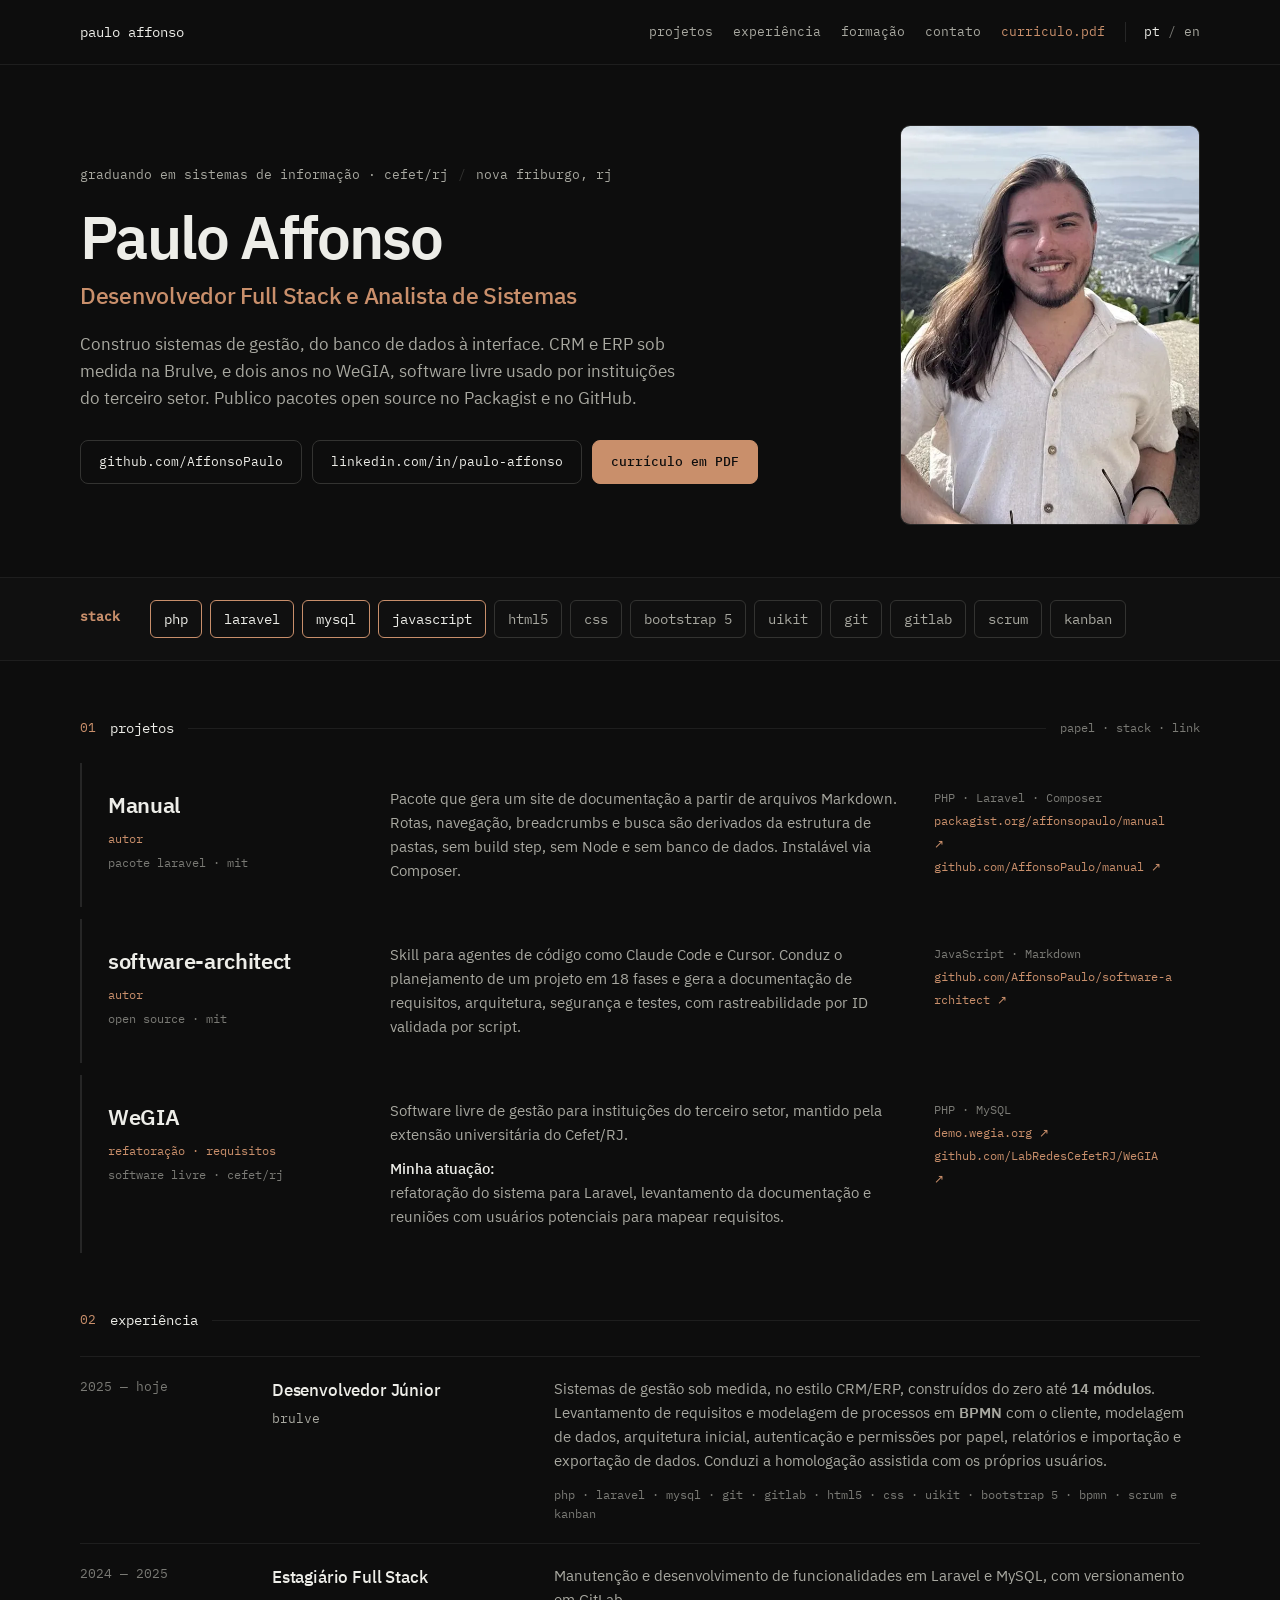
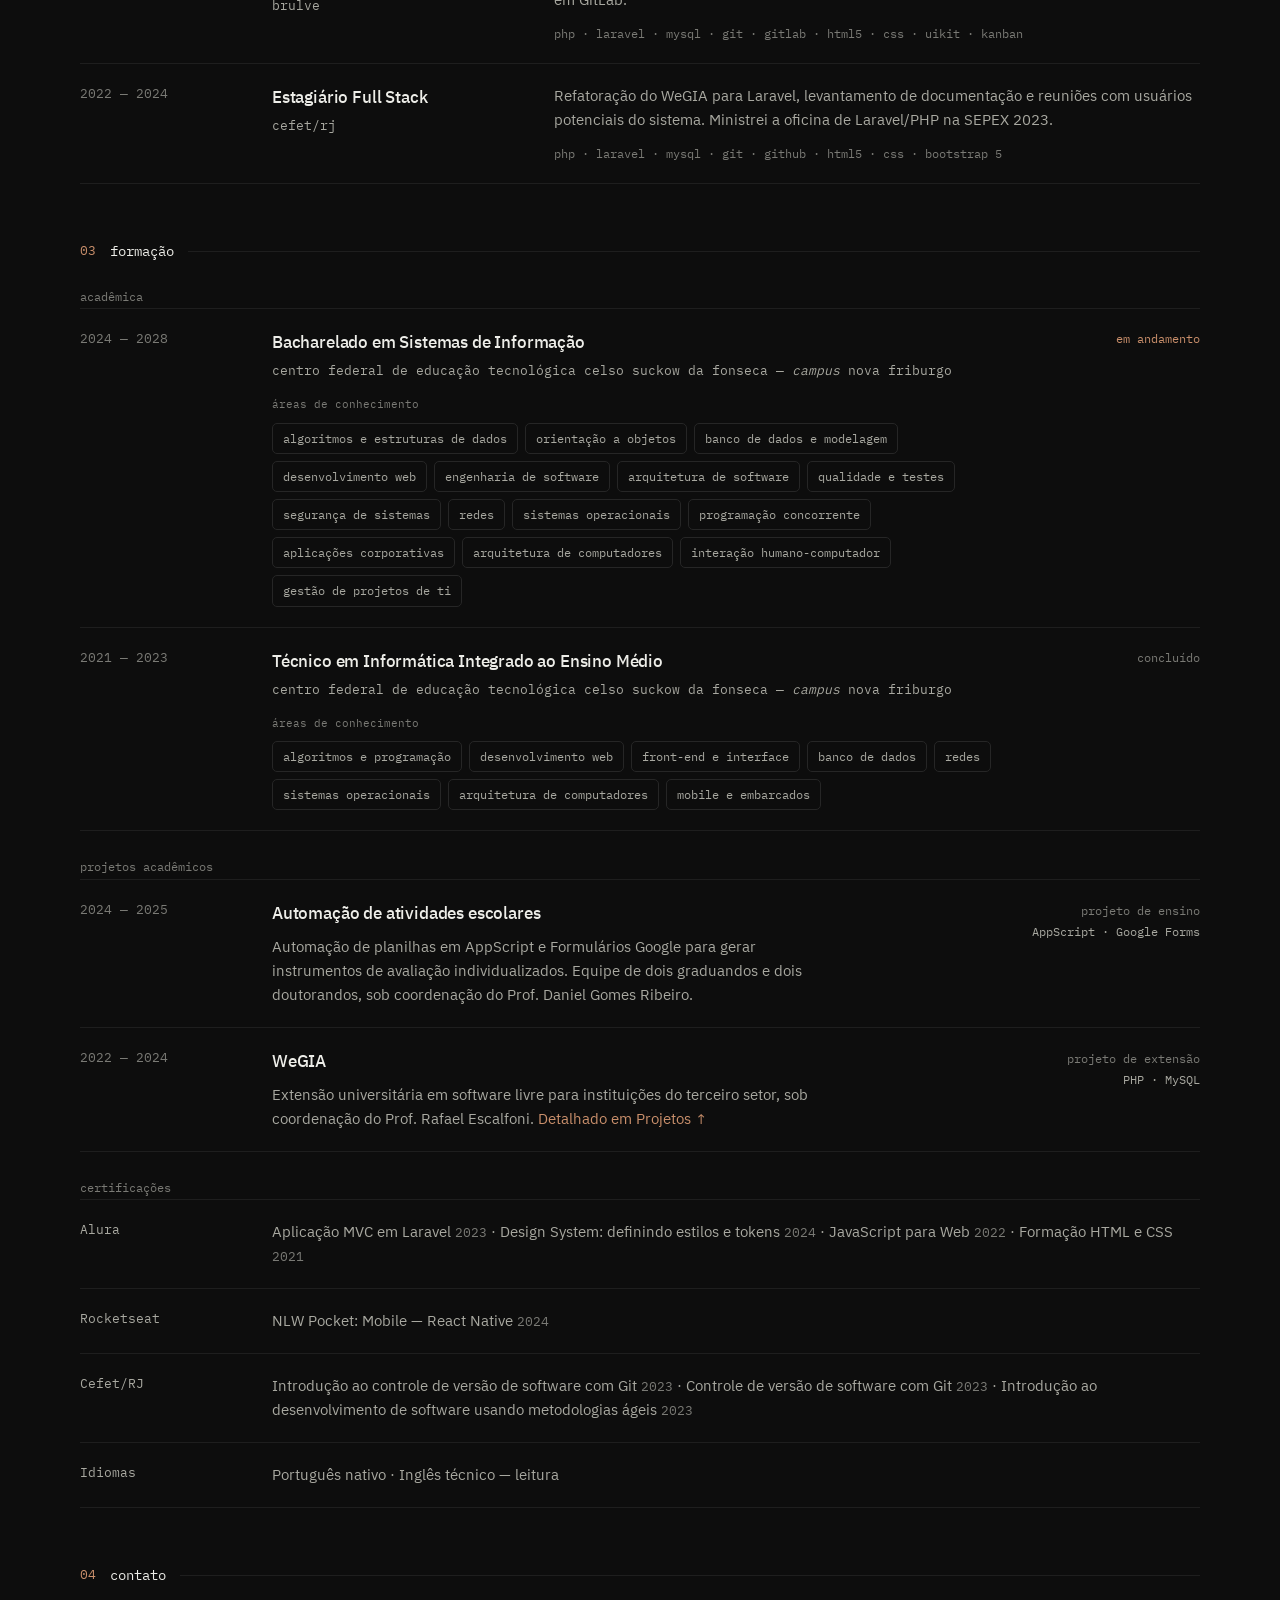
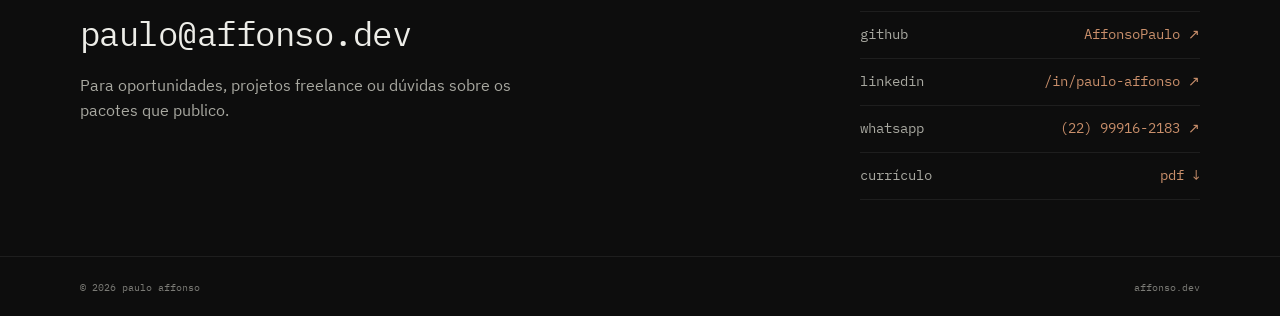
==== index.html @ ba73e3fe "feat: adiciona a página inicial em português" ====
<!doctype html>
<html lang="pt-BR">
  <head>
    <meta charset="utf-8" />
    <meta name="viewport" content="width=device-width, initial-scale=1" />

    <title>Paulo Affonso — Desenvolvedor Full Stack | PHP e Laravel</title>
    <meta
      name="description"
      content="Desenvolvedor full stack e analista de sistemas. Construo sistemas de gestão sob medida em PHP e Laravel, de requisitos e BPMN à entrega. Nova Friburgo, RJ."
    />

    <link rel="canonical" href="https://affonso.dev/" />
    <link rel="alternate" hreflang="pt-BR" href="https://affonso.dev/" />
    <link rel="alternate" hreflang="en" href="https://affonso.dev/en/" />
    <link rel="alternate" hreflang="x-default" href="https://affonso.dev/" />

    <meta property="og:type" content="profile" />
    <meta property="og:locale" content="pt_BR" />
    <meta property="og:locale:alternate" content="en_US" />
    <meta property="og:url" content="https://affonso.dev/" />
    <meta property="og:site_name" content="Paulo Affonso" />
    <meta property="og:title" content="Paulo Affonso — Desenvolvedor Full Stack" />
    <meta
      property="og:description"
      content="Sistemas de gestão sob medida em PHP e Laravel, de requisitos e BPMN à entrega."
    />
    <meta property="og:image" content="https://affonso.dev/assets/og.png" />
    <meta property="og:image:width" content="1200" />
    <meta property="og:image:height" content="630" />
    <meta property="og:image:alt" content="Paulo Affonso, desenvolvedor full stack" />
    <meta property="profile:first_name" content="Paulo" />
    <meta property="profile:last_name" content="Affonso" />

    <meta name="twitter:card" content="summary_large_image" />
    <meta name="twitter:creator" content="@affonsopaulo_" />

    <link rel="icon" href="assets/favicon.svg" type="image/svg+xml" />
    <link rel="icon" href="assets/favicon.ico" sizes="48x48" />
    <link rel="apple-touch-icon" href="assets/apple-touch-icon.png" />
    <meta name="theme-color" content="#0D0D0D" />

    <link
      rel="preload"
      as="font"
      type="font/woff2"
      crossorigin
      href="assets/fonts/ibm-plex-sans-latin-400-normal.woff2"
    />
    <link
      rel="preload"
      as="font"
      type="font/woff2"
      crossorigin
      href="assets/fonts/ibm-plex-sans-latin-600-normal.woff2"
    />

    <link rel="stylesheet" href="assets/css/variables.css" />
    <link rel="stylesheet" href="assets/css/reset.css" />
    <link rel="stylesheet" href="assets/css/typography.css" />
    <link rel="stylesheet" href="assets/css/layout.css" />
    <link rel="stylesheet" href="assets/css/components.css" />
  </head>

  <body>
    <a class="skip-link" href="#conteudo">Pular para o conteúdo</a>

    <header class="site-header">
      <div class="container">
        <p class="site-brand">paulo affonso</p>
        <nav class="site-nav" aria-label="Principal">
          <a class="site-nav__link" href="#projetos">projetos</a>
          <a class="site-nav__link" href="#experiencia">experiência</a>
          <a class="site-nav__link hide-on-small" href="#formacao">formação</a>
          <a class="site-nav__link" href="#contato">contato</a>
          <a class="site-nav__link site-nav__link--resume" href="cv.pdf">curriculo.pdf</a>
          <span class="lang-switch"
            ><b class="lang-switch__current">pt</b> /
            <a class="lang-switch__link" href="en/" hreflang="en" lang="en">en</a></span
          >
        </nav>
      </div>
    </header>

    <main id="conteudo">
      <div class="hero">
        <div class="container">
          <div>
            <p class="hero__context">
              <span>graduando em sistemas de informação · cefet/rj</span>
              <span class="hero__separator" aria-hidden="true">/</span>
              <span>nova friburgo, rj</span>
            </p>
            <h1 class="hero__name">Paulo Affonso</h1>
            <p class="hero__role">Desenvolvedor Full Stack e Analista de Sistemas</p>
            <p class="hero__bio">
              Construo sistemas de gestão, do banco de dados à interface. CRM e ERP sob medida na
              Brulve, e dois anos no WeGIA, software livre usado por instituições do terceiro setor.
              Publico pacotes open source no Packagist e no GitHub.
            </p>
            <div class="hero__actions">
              <a class="button" href="https://github.com/AffonsoPaulo" rel="me noopener"
                >github.com/AffonsoPaulo</a
              >
              <a class="button" href="https://www.linkedin.com/in/paulo-affonso/" rel="me noopener"
                >linkedin.com/in/paulo-affonso</a
              >
              <a class="button button--primary" href="cv.pdf">currículo em PDF</a>
            </div>
          </div>
          <div class="hero__portrait">
            <picture>
              <source srcset="assets/paulo-affonso.webp" type="image/webp" />
              <img
                src="assets/paulo-affonso.jpg"
                width="560"
                height="747"
                alt="Paulo Affonso"
                fetchpriority="high"
                decoding="async"
              />
            </picture>
          </div>
        </div>
      </div>

      <section class="skills" aria-labelledby="heading-skills">
        <div class="container">
          <p class="skills__label"><b id="heading-skills">stack</b></p>
          <ul class="chip-list">
            <li class="chip--primary">php</li>
            <li class="chip--primary">laravel</li>
            <li class="chip--primary">mysql</li>
            <li class="chip--primary">javascript</li>
            <li>html5</li>
            <li>css</li>
            <li>bootstrap 5</li>
            <li>uikit</li>
            <li>git</li>
            <li>gitlab</li>
            <li>scrum</li>
            <li>kanban</li>
          </ul>
        </div>
      </section>

      <section id="projetos" aria-labelledby="heading-projects">
        <div class="container">
          <div class="section-header">
            <span class="section-header__number" aria-hidden="true">01</span>
            <h2 id="heading-projects">projetos</h2>
            <span class="section-header__rule" aria-hidden="true"></span>
            <span class="section-header__note">papel · stack · link</span>
          </div>
          <ul class="project-list">
            <li class="project">
              <article class="project__layout">
                <div>
                  <h3 class="project__name">
                    <a href="https://packagist.org/packages/affonsopaulo/manual" rel="noopener"
                      >Manual</a
                    >
                  </h3>
                  <p class="project__role">autor</p>
                  <p class="project__kind">pacote laravel · mit</p>
                </div>
                <p class="project__summary">
                  Pacote que gera um site de documentação a partir de arquivos Markdown. Rotas,
                  navegação, breadcrumbs e busca são derivados da estrutura de pastas, sem build
                  step, sem Node e sem banco de dados. Instalável via Composer.
                </p>
                <p class="project__meta">
                  <span class="project__tech">PHP · Laravel · Composer</span>
                  <a href="https://packagist.org/packages/affonsopaulo/manual" rel="noopener"
                    >packagist.org/affonsopaulo/manual ↗</a
                  >
                  <a href="https://github.com/AffonsoPaulo/manual" rel="noopener"
                    >github.com/AffonsoPaulo/manual ↗</a
                  >
                </p>
              </article>
            </li>

            <li class="project">
              <article class="project__layout">
                <div>
                  <h3 class="project__name">
                    <a href="https://github.com/AffonsoPaulo/software-architect" rel="noopener"
                      >software-architect</a
                    >
                  </h3>
                  <p class="project__role">autor</p>
                  <p class="project__kind">open source · mit</p>
                </div>
                <p class="project__summary">
                  Skill para agentes de código como Claude Code e Cursor. Conduz o planejamento de
                  um projeto em 18 fases e gera a documentação de requisitos, arquitetura, segurança
                  e testes, com rastreabilidade por ID validada por script.
                </p>
                <p class="project__meta">
                  <span class="project__tech">JavaScript · Markdown</span>
                  <a href="https://github.com/AffonsoPaulo/software-architect" rel="noopener"
                    >github.com/AffonsoPaulo/software-architect ↗</a
                  >
                </p>
              </article>
            </li>

            <li class="project">
              <article class="project__layout">
                <div>
                  <h3 class="project__name">
                    <a href="https://github.com/LabRedesCefetRJ/WeGIA" rel="noopener">WeGIA</a>
                  </h3>
                  <p class="project__role">refatoração · requisitos</p>
                  <p class="project__kind">software livre · cefet/rj</p>
                </div>
                <p class="project__summary">
                  Software livre de gestão para instituições do terceiro setor, mantido pela
                  extensão universitária do Cefet/RJ.
                  <b>Minha atuação:</b>
                  refatoração do sistema para Laravel, levantamento da documentação e reuniões com
                  usuários potenciais para mapear requisitos.
                </p>
                <p class="project__meta">
                  <span class="project__tech">PHP · MySQL</span>
                  <a href="https://demo.wegia.org/" rel="noopener">demo.wegia.org ↗</a>
                  <a href="https://github.com/LabRedesCefetRJ/WeGIA" rel="noopener"
                    >github.com/LabRedesCefetRJ/WeGIA ↗</a
                  >
                </p>
              </article>
            </li>
          </ul>
        </div>
      </section>

      <section id="experiencia" aria-labelledby="heading-experience">
        <div class="container">
          <div class="section-header">
            <span class="section-header__number" aria-hidden="true">02</span>
            <h2 id="heading-experience">experiência</h2>
            <span class="section-header__rule" aria-hidden="true"></span>
          </div>
          <ol class="entry-list">
            <li>
              <div class="entry entry--job">
                <p class="entry__period"><time datetime="2025">2025</time> — hoje</p>
                <div class="entry__heading">
                  <h3>Desenvolvedor Júnior</h3>
                  <p class="entry__org">brulve</p>
                </div>
                <div>
                  <p class="entry__summary">
                    Sistemas de gestão sob medida, no estilo CRM/ERP, construídos do zero até
                    <strong>14 módulos</strong>. Levantamento de requisitos e modelagem de processos
                    em <strong>BPMN</strong> com o cliente, modelagem de dados, arquitetura inicial,
                    autenticação e permissões por papel, relatórios e importação e exportação de
                    dados. Conduzi a homologação assistida com os próprios usuários.
                  </p>
                  <p class="entry__tools">
                    php · laravel · mysql · git · gitlab · html5 · css · uikit · bootstrap 5 · bpmn
                    · scrum e kanban
                  </p>
                </div>
              </div>
            </li>
            <li>
              <div class="entry entry--job">
                <p class="entry__period">
                  <time datetime="2024">2024</time> — <time datetime="2025">2025</time>
                </p>
                <div class="entry__heading">
                  <h3>Estagiário Full Stack</h3>
                  <p class="entry__org">brulve</p>
                </div>
                <div>
                  <p class="entry__summary">
                    Manutenção e desenvolvimento de funcionalidades em Laravel e MySQL, com
                    versionamento em GitLab.
                  </p>
                  <p class="entry__tools">
                    php · laravel · mysql · git · gitlab · html5 · css · uikit · kanban
                  </p>
                </div>
              </div>
            </li>
            <li>
              <div class="entry entry--job">
                <p class="entry__period">
                  <time datetime="2022">2022</time> — <time datetime="2024">2024</time>
                </p>
                <div class="entry__heading">
                  <h3>Estagiário Full Stack</h3>
                  <p class="entry__org">cefet/rj</p>
                </div>
                <div>
                  <p class="entry__summary">
                    Refatoração do WeGIA para Laravel, levantamento de documentação e reuniões com
                    usuários potenciais do sistema. Ministrei a oficina de Laravel/PHP na SEPEX
                    2023.
                  </p>
                  <p class="entry__tools">
                    php · laravel · mysql · git · github · html5 · css · bootstrap 5
                  </p>
                </div>
              </div>
            </li>
          </ol>
        </div>
      </section>

      <section id="formacao" aria-labelledby="heading-education">
        <div class="container">
          <div class="section-header">
            <span class="section-header__number" aria-hidden="true">03</span>
            <h2 id="heading-education">formação</h2>
            <span class="section-header__rule" aria-hidden="true"></span>
          </div>

          <p class="subsection-label">acadêmica</p>
          <ul class="entry-list">
            <li>
              <div class="entry entry--degree">
                <p class="entry__period">2024 — 2028</p>
                <div class="entry__heading">
                  <h3>Bacharelado em Sistemas de Informação</h3>
                  <p class="entry__org">
                    centro federal de educação tecnológica celso suckow da fonseca —
                    <i>campus</i> nova friburgo
                  </p>
                  <div class="knowledge">
                    <p class="knowledge__label">áreas de conhecimento</p>
                    <ul class="knowledge__list">
                      <li>algoritmos e estruturas de dados</li>
                      <li>orientação a objetos</li>
                      <li>banco de dados e modelagem</li>
                      <li>desenvolvimento web</li>
                      <li>engenharia de software</li>
                      <li>arquitetura de software</li>
                      <li>qualidade e testes</li>
                      <li>segurança de sistemas</li>
                      <li>redes</li>
                      <li>sistemas operacionais</li>
                      <li>programação concorrente</li>
                      <li>aplicações corporativas</li>
                      <li>arquitetura de computadores</li>
                      <li>interação humano-computador</li>
                      <li>gestão de projetos de ti</li>
                    </ul>
                  </div>
                </div>
                <p class="entry__status entry__status--active">em andamento</p>
              </div>
            </li>
            <li>
              <div class="entry entry--degree">
                <p class="entry__period">2021 — 2023</p>
                <div class="entry__heading">
                  <h3>Técnico em Informática Integrado ao Ensino Médio</h3>
                  <p class="entry__org">
                    centro federal de educação tecnológica celso suckow da fonseca —
                    <i>campus</i> nova friburgo
                  </p>
                  <div class="knowledge">
                    <p class="knowledge__label">áreas de conhecimento</p>
                    <ul class="knowledge__list">
                      <li>algoritmos e programação</li>
                      <li>desenvolvimento web</li>
                      <li>front-end e interface</li>
                      <li>banco de dados</li>
                      <li>redes</li>
                      <li>sistemas operacionais</li>
                      <li>arquitetura de computadores</li>
                      <li>mobile e embarcados</li>
                    </ul>
                  </div>
                </div>
                <p class="entry__status">concluído</p>
              </div>
            </li>
          </ul>

          <p class="subsection-label">projetos acadêmicos</p>
          <ul class="entry-list">
            <li>
              <div class="entry entry--project">
                <p class="entry__period">2024 — 2025</p>
                <div class="entry__heading">
                  <h3>Automação de atividades escolares</h3>
                  <p class="entry__summary entry__summary--indented">
                    Automação de planilhas em AppScript e Formulários Google para gerar instrumentos
                    de avaliação individualizados. Equipe de dois graduandos e dois doutorandos, sob
                    coordenação do Prof. Daniel Gomes Ribeiro.
                  </p>
                </div>
                <p class="entry__kind">
                  projeto de ensino<br /><span>AppScript · Google Forms</span>
                </p>
              </div>
            </li>
            <li>
              <div class="entry entry--project">
                <p class="entry__period">2022 — 2024</p>
                <div class="entry__heading">
                  <h3>WeGIA</h3>
                  <p class="entry__summary entry__summary--indented">
                    Extensão universitária em software livre para instituições do terceiro setor,
                    sob coordenação do Prof. Rafael Escalfoni.
                    <a href="#projetos">Detalhado em Projetos ↑</a>
                  </p>
                </div>
                <p class="entry__kind">projeto de extensão<br /><span>PHP · MySQL</span></p>
              </div>
            </li>
          </ul>

          <p class="subsection-label">certificações</p>
          <ul class="entry-list">
            <li>
              <div class="entry entry--certificate">
                <p class="entry__issuer">Alura</p>
                <p class="entry__summary">
                  Aplicação MVC em Laravel <span class="year">2023</span> · Design System: definindo
                  estilos e tokens <span class="year">2024</span> · JavaScript para Web
                  <span class="year">2022</span> · Formação HTML e CSS
                  <span class="year">2021</span>
                </p>
              </div>
            </li>
            <li>
              <div class="entry entry--certificate">
                <p class="entry__issuer">Rocketseat</p>
                <p class="entry__summary">
                  NLW Pocket: Mobile — React Native <span class="year">2024</span>
                </p>
              </div>
            </li>
            <li>
              <div class="entry entry--certificate">
                <p class="entry__issuer">Cefet/RJ</p>
                <p class="entry__summary">
                  Introdução ao controle de versão de software com Git
                  <span class="year">2023</span> · Controle de versão de software com Git
                  <span class="year">2023</span> · Introdução ao desenvolvimento de software usando
                  metodologias ágeis <span class="year">2023</span>
                </p>
              </div>
            </li>
            <li>
              <div class="entry entry--certificate">
                <p class="entry__issuer">Idiomas</p>
                <p class="entry__summary">Português nativo · Inglês técnico — leitura</p>
              </div>
            </li>
          </ul>
        </div>
      </section>

      <section id="contato" aria-labelledby="heading-contact">
        <div class="container">
          <div class="section-header">
            <span class="section-header__number" aria-hidden="true">04</span>
            <h2 id="heading-contact">contato</h2>
            <span class="section-header__rule" aria-hidden="true"></span>
          </div>
          <div class="contact">
            <div>
              <p class="contact__email"><a href="mailto:paulo@affonso.dev">paulo@affonso.dev</a></p>
              <p class="contact__note">
                Para oportunidades, projetos freelance ou dúvidas sobre os pacotes que publico.
              </p>
            </div>
            <ul class="contact-list">
              <li>
                <a href="https://github.com/AffonsoPaulo" rel="me noopener"
                  ><span class="contact-list__label">github</span><span>AffonsoPaulo ↗</span></a
                >
              </li>
              <li>
                <a href="https://www.linkedin.com/in/paulo-affonso/" rel="me noopener"
                  ><span class="contact-list__label">linkedin</span
                  ><span>/in/paulo-affonso ↗</span></a
                >
              </li>
              <li>
                <a href="https://wa.me/5522999162183"
                  ><span class="contact-list__label">whatsapp</span
                  ><span>(22) 99916-2183 ↗</span></a
                >
              </li>
              <li>
                <a href="cv.pdf"
                  ><span class="contact-list__label">currículo</span><span>pdf ↓</span></a
                >
              </li>
            </ul>
          </div>
        </div>
      </section>
    </main>

    <footer class="site-footer">
      <div class="container">
        <p><small>© 2026 paulo affonso</small></p>
        <p><small>affonso.dev</small></p>
      </div>
    </footer>

    <script type="application/ld+json">
      {
        "@context": "https://schema.org",
        "@type": "Person",
        "name": "Paulo Victor Silva Affonso",
        "alternateName": "Paulo Affonso",
        "url": "https://affonso.dev/",
        "image": "https://affonso.dev/assets/paulo-affonso.jpg",
        "email": "mailto:paulo@affonso.dev",
        "jobTitle": "Desenvolvedor Full Stack e Analista de Sistemas",
        "description": "Desenvolvedor full stack e analista de sistemas, especializado em sistemas de gestão sob medida em PHP e Laravel.",
        "address": {
          "@type": "PostalAddress",
          "addressLocality": "Nova Friburgo",
          "addressRegion": "RJ",
          "addressCountry": "BR"
        },
        "worksFor": { "@type": "Organization", "name": "Brulve" },
        "alumniOf": {
          "@type": "CollegeOrUniversity",
          "name": "Centro Federal de Educação Tecnológica Celso Suckow da Fonseca",
          "alternateName": "CEFET/RJ",
          "url": "https://www.cefet-rj.br/"
        },
        "knowsAbout": [
          "PHP",
          "Laravel",
          "MySQL",
          "JavaScript",
          "Sistemas de gestão",
          "CRM",
          "ERP",
          "Levantamento de requisitos",
          "BPMN",
          "Modelagem de dados"
        ],
        "knowsLanguage": [
          { "@type": "Language", "name": "Português", "alternateName": "pt" },
          { "@type": "Language", "name": "Inglês", "alternateName": "en" }
        ],
        "sameAs": [
          "https://github.com/AffonsoPaulo",
          "https://www.linkedin.com/in/paulo-affonso/",
          "https://x.com/affonsopaulo_",
          "http://lattes.cnpq.br/5239290902278996",
          "https://packagist.org/packages/affonsopaulo/manual"
        ]
      }
    </script>
    <script type="application/ld+json">
      {
        "@context": "https://schema.org",
        "@type": "SoftwareSourceCode",
        "name": "Manual",
        "description": "Pacote Laravel que gera um site de documentação a partir de arquivos Markdown, sem build step, sem Node e sem banco de dados.",
        "programmingLanguage": "PHP",
        "runtimePlatform": "Laravel",
        "codeRepository": "https://github.com/AffonsoPaulo/manual",
        "license": "https://opensource.org/licenses/MIT",
        "author": { "@type": "Person", "name": "Paulo Affonso", "url": "https://affonso.dev/" }
      }
    </script>
    <script type="application/ld+json">
      {
        "@context": "https://schema.org",
        "@type": "SoftwareSourceCode",
        "name": "software-architect",
        "description": "Skill que conduz o planejamento de um projeto de software em 18 fases para agentes de código, gerando documentação de requisitos, arquitetura, segurança e testes.",
        "programmingLanguage": "JavaScript",
        "runtimePlatform": "Claude Code",
        "codeRepository": "https://github.com/AffonsoPaulo/software-architect",
        "license": "https://opensource.org/licenses/MIT",
        "author": { "@type": "Person", "name": "Paulo Affonso", "url": "https://affonso.dev/" }
      }
    </script>
  </body>
</html>
---- assets/css/variables.css ----
:root {
  --bg: #0d0d0d;
  --surface: #101010;
  --surface-hover: #111111;

  --ink: #edede8;
  --body: #a8a8a0;
  --muted: #7a7a75;

  --accent: #c98f6b;
  --accent-hi: #e0b295;

  --rule: #1e1e1e;
  --edge: #262626;
  --edge-hi: #333331;

  --sans: "IBM Plex Sans", system-ui, -apple-system, "Segoe UI", sans-serif;
  --mono: "IBM Plex Mono", ui-monospace, "SF Mono", Menlo, monospace;

  --pad: 20px;

  --content-max: 1440px;
}

@media (min-width: 760px) {
  :root {
    --pad: 44px;
  }
}
@media (min-width: 1100px) {
  :root {
    --pad: 80px;
  }
}
---- assets/css/typography.css ----
@font-face {
  font-family: "IBM Plex Sans";
  font-style: normal;
  font-weight: 400;
  font-display: swap;
  src: url("../fonts/ibm-plex-sans-latin-400-normal.woff2") format("woff2");
}
@font-face {
  font-family: "IBM Plex Sans";
  font-style: normal;
  font-weight: 500;
  font-display: swap;
  src: url("../fonts/ibm-plex-sans-latin-500-normal.woff2") format("woff2");
}
@font-face {
  font-family: "IBM Plex Sans";
  font-style: normal;
  font-weight: 600;
  font-display: swap;
  src: url("../fonts/ibm-plex-sans-latin-600-normal.woff2") format("woff2");
}
@font-face {
  font-family: "IBM Plex Mono";
  font-style: normal;
  font-weight: 400;
  font-display: swap;
  src: url("../fonts/ibm-plex-mono-latin-400-normal.woff2") format("woff2");
}
@font-face {
  font-family: "IBM Plex Mono";
  font-style: normal;
  font-weight: 500;
  font-display: swap;
  src: url("../fonts/ibm-plex-mono-latin-500-normal.woff2") format("woff2");
}

body {
  background: var(--bg);
  color: var(--body);
  font-family: var(--sans);
  font-size: 16px;
  line-height: 1.6;
  -webkit-font-smoothing: antialiased;
}

h1,
h2,
h3 {
  color: var(--ink);
  font-weight: 600;
  letter-spacing: -0.02em;
  text-wrap: balance;
}

a {
  color: var(--accent);
  text-decoration: none;
}
a:hover {
  color: var(--accent-hi);
}
a:focus-visible {
  outline: 2px solid var(--accent);
  outline-offset: 3px;
  border-radius: 4px;
}
---- assets/css/layout.css ----
.container {
  max-width: var(--content-max);
  margin: 0 auto;
  padding-inline: var(--pad);
}

.site-header {
  border-bottom: 1px solid var(--rule);
}

.site-header .container {
  display: flex;
  align-items: center;
  justify-content: space-between;
  gap: 16px;
  min-height: 64px;
  flex-wrap: wrap;
  padding-block: 12px;
}

.site-brand {
  font-family: var(--mono);
  font-size: 14px;
  color: var(--ink);
}

.site-nav {
  display: flex;
  align-items: center;
  gap: 20px;
  flex-wrap: wrap;
  font-family: var(--mono);
  font-size: 13px;
}
.site-nav__link {
  color: var(--body);
}
.site-nav__link:hover {
  color: var(--ink);
}

.site-nav__link--resume {
  color: var(--accent);
}
.site-nav__link--resume:hover {
  color: var(--accent-hi);
}

.lang-switch {
  padding-left: 18px;
  border-left: 1px solid var(--edge);
  color: var(--muted);
}
.lang-switch__current {
  color: var(--ink);
  font-weight: 400;
}
.lang-switch__link {
  color: var(--body);
}
.lang-switch__link:hover {
  color: var(--ink);
}

.hero {
  padding-block: 44px 40px;
}
.hero .container {
  display: grid;
  gap: 32px;
}

@media (min-width: 900px) {
  .hero {
    padding-block: 60px 52px;
  }
  .hero .container {
    grid-template-columns: minmax(0, 1fr) 300px;
    gap: 48px;
    align-items: center;
  }
}

.hero__name {
  font-size: clamp(38px, 8vw, 60px);
  line-height: 1.02;
  letter-spacing: -0.032em;
}

.hero__context {
  display: flex;
  flex-wrap: wrap;
  align-items: center;
  gap: 10px;
  font-family: var(--mono);
  font-size: 13px;
  color: var(--body);
  margin-bottom: 20px;
}
.hero__separator {
  color: var(--edge-hi);
}

.hero__role {
  margin-top: 14px;
  font-size: clamp(19px, 3.2vw, 23px);
  font-weight: 500;
  letter-spacing: -0.012em;
  color: var(--accent);
  line-height: 1.3;
}

.hero__bio {
  margin-top: 20px;
  font-size: 17px;
  line-height: 1.6;
  max-width: 60ch;
}

.hero__actions {
  display: flex;
  flex-wrap: wrap;
  gap: 10px;
  margin-top: 28px;
}

.hero__portrait img {
  width: 100%;
  max-width: 300px;
  border: 1px solid var(--edge);
  border-radius: 10px;
}

section {
  padding-block: 44px 0;
}
@media (min-width: 760px) {
  section {
    padding-block: 56px 0;
  }
}

.section-header {
  display: flex;
  align-items: center;
  gap: 14px;
  margin-bottom: 24px;
}
.section-header h2 {
  font-family: var(--mono);
  font-size: 14px;
  font-weight: 400;
  letter-spacing: 0;
}
.section-header__number {
  font-family: var(--mono);
  font-size: 13px;
  color: var(--accent);
  font-variant-numeric: tabular-nums;
}
.section-header__rule {
  flex: 1;
  height: 1px;
  background: var(--rule);
}
.section-header__note {
  font-family: var(--mono);
  font-size: 12px;
  color: var(--muted);
}

@media (max-width: 659px) {
  .section-header__note {
    display: none;
  }
}

.subsection-label {
  font-family: var(--mono);
  font-size: 12px;
  color: var(--muted);
  margin: 26px 0 2px;
}
.subsection-label:first-of-type {
  margin-top: 0;
}

.site-footer {
  margin-top: 56px;
  border-top: 1px solid var(--rule);
}
.site-footer .container {
  display: flex;
  justify-content: space-between;
  gap: 12px;
  flex-wrap: wrap;
  padding-block: 20px;
  font-family: var(--mono);
  font-size: 12px;
  color: var(--muted);
}

.error-page {
  min-height: 100vh;
  display: grid;
  place-content: center;
  justify-items: center;
  gap: 14px;
  text-align: center;
  padding: 24px;
}

.error-page h1 {
  font-family: var(--mono);
  font-size: clamp(52px, 12vw, 92px);
  line-height: 1;
  color: var(--accent);
  letter-spacing: -0.03em;
}
---- assets/css/components.css ----
.skip-link {
  position: absolute;
  left: -9999px;
  top: 0;
  z-index: 99;
  background: var(--accent);
  color: var(--bg);
  padding: 10px 16px;
  border-radius: 0 0 8px 0;
  font-weight: 500;
}
.skip-link:focus {
  left: 0;
  top: 0;
}

.button {
  display: inline-flex;
  align-items: center;
  min-height: 44px;
  padding: 0 18px;
  border: 1px solid var(--edge-hi);
  border-radius: 8px;
  color: var(--ink);
  font-family: var(--mono);
  font-size: 13px;
  transition:
    border-color 0.14s linear,
    color 0.14s linear;
}
.button:hover {
  border-color: var(--accent);
  color: var(--accent);
}

.button--primary {
  background: var(--accent);
  border-color: var(--accent);
  color: var(--bg);
  font-weight: 500;
}
.button--primary:hover {
  background: var(--accent-hi);
  border-color: var(--accent-hi);
  color: var(--bg);
}

.skills {
  border-block: 1px solid var(--rule);
  background: var(--surface);
  padding-block: 22px;
}
.skills .container {
  display: grid;
  gap: 16px;
}

@media (min-width: 760px) {
  .skills .container {
    grid-template-columns: auto minmax(0, 1fr);
    gap: 30px;
    align-items: start;
  }
}

.skills__label {
  font-family: var(--mono);
  font-size: 13px;
  color: var(--accent);
  padding-top: 7px;
}

.chip-list {
  display: flex;
  flex-wrap: wrap;
  gap: 8px;
  font-family: var(--mono);
}
.chip-list li {
  border: 1px solid var(--edge-hi);
  border-radius: 6px;
  padding: 7px 13px;
  font-size: 14px;
  color: var(--body);
}
.chip-list li.chip--primary {
  border-color: var(--accent);
  color: var(--ink);
}

.project-list {
  display: grid;
  gap: 12px;
}

.project {
  border-left: 2px solid var(--edge);
  padding: 22px 20px;
  transition:
    border-color 0.14s linear,
    background 0.14s linear;
}

.project:hover,
.project:focus-within {
  border-left-color: var(--accent);
  background: var(--surface-hover);
}

.project__layout {
  display: grid;
  gap: 14px;
}

@media (min-width: 980px) {
  .project {
    padding: 24px 26px;
  }
  .project__layout {
    grid-template-columns: 250px minmax(0, 1fr) 240px;
    gap: 32px;
    align-items: start;
  }
}

.project__name {
  font-size: 22px;
  letter-spacing: -0.015em;
}
.project__name a {
  color: var(--ink);
}
.project__name a:hover {
  color: var(--accent);
}

.project__role {
  font-family: var(--mono);
  font-size: 12px;
  color: var(--accent);
  margin-top: 7px;
}
.project__kind {
  font-family: var(--mono);
  font-size: 12px;
  color: var(--muted);
  margin-top: 4px;
}

.project__summary {
  font-size: 15px;
  line-height: 1.6;
}
.project__summary b {
  display: block;
  color: var(--ink);
  font-weight: 500;
  margin-top: 10px;
}

.project__meta {
  font-family: var(--mono);
  font-size: 12px;
  line-height: 1.9;
}
.project__meta a {
  display: block;
  word-break: break-all;
}
.project__tech {
  color: var(--muted);
}

.entry-list > li {
  border-top: 1px solid var(--rule);
  padding-block: 20px;
}
.entry-list > li:last-child {
  border-bottom: 1px solid var(--rule);
}

.entry {
  display: grid;
  gap: 10px;
}

@media (min-width: 900px) {
  .entry--job {
    grid-template-columns: 160px 250px minmax(0, 1fr);
    gap: 32px;
  }
  .entry--degree {
    grid-template-columns: 160px minmax(0, 1fr) 120px;
    gap: 32px;
  }
  .entry--project {
    grid-template-columns: 160px minmax(0, 1fr) 190px;
    gap: 32px;
  }
  .entry--certificate {
    grid-template-columns: 160px minmax(0, 1fr);
    gap: 32px;
  }

  .entry__status,
  .entry__kind {
    text-align: right;
  }
}

.entry__period {
  font-family: var(--mono);
  font-size: 13px;
  color: var(--muted);
}
.entry__issuer {
  font-family: var(--mono);
  font-size: 13px;
  color: var(--body);
}

.entry__heading h3 {
  font-size: 17px;
  font-weight: 500;
  letter-spacing: -0.01em;
}
.entry__org {
  font-family: var(--mono);
  font-size: 13px;
  color: var(--body);
  margin-top: 5px;
}

.entry__summary {
  font-size: 15px;
  line-height: 1.6;
}
.entry__summary--indented {
  margin-top: 8px;
  max-width: 62ch;
}

.entry__tools {
  display: flex;
  align-items: center;
  gap: 8px;
  flex-wrap: wrap;
  font-family: var(--mono);
  font-size: 12px;
  color: var(--muted);
  margin-top: 12px;
}

.entry__status {
  font-family: var(--mono);
  font-size: 12px;
  color: var(--muted);
}
.entry__status--active {
  color: var(--accent);
}

.entry__kind {
  font-family: var(--mono);
  font-size: 12px;
  color: var(--muted);
  line-height: 1.8;
}
.entry__kind span {
  color: var(--body);
}

.knowledge {
  margin-top: 14px;
}
.knowledge__label {
  font-family: var(--mono);
  font-size: 11px;
  color: var(--muted);
  margin-bottom: 9px;
}
.knowledge__list {
  display: flex;
  flex-wrap: wrap;
  gap: 7px;
  font-family: var(--mono);
}
.knowledge__list li {
  border: 1px solid var(--edge);
  border-radius: 5px;
  padding: 5px 10px;
  font-size: 12px;
  color: var(--body);
}

.contact {
  display: grid;
  gap: 30px;
}

@media (min-width: 900px) {
  .contact {
    grid-template-columns: minmax(0, 1fr) 340px;
    gap: 48px;
    align-items: start;
  }
}

.contact__email {
  font-family: var(--mono);
  font-size: clamp(21px, 4.6vw, 34px);
  letter-spacing: -0.015em;
  line-height: 1.3;
  word-break: break-word;
}
.contact__email a {
  color: var(--ink);
}
.contact__email a:hover {
  color: var(--accent);
}

.contact__note {
  margin-top: 18px;
  font-size: 16px;
  max-width: 46ch;
}

.contact-list li {
  border-top: 1px solid var(--rule);
}
.contact-list li:last-child {
  border-bottom: 1px solid var(--rule);
}
.contact-list a {
  display: flex;
  justify-content: space-between;
  align-items: center;
  gap: 16px;
  min-height: 46px;
  padding-block: 8px;
  font-family: var(--mono);
  font-size: 14px;
  color: var(--accent);
}
.contact-list__label {
  color: var(--body);
}
.contact-list a:hover .contact-list__label {
  color: var(--ink);
}

.year {
  font-family: var(--mono);
  font-size: 13px;
  color: var(--muted);
}

@media (max-width: 559px) {
  .hide-on-small {
    display: none;
  }
}
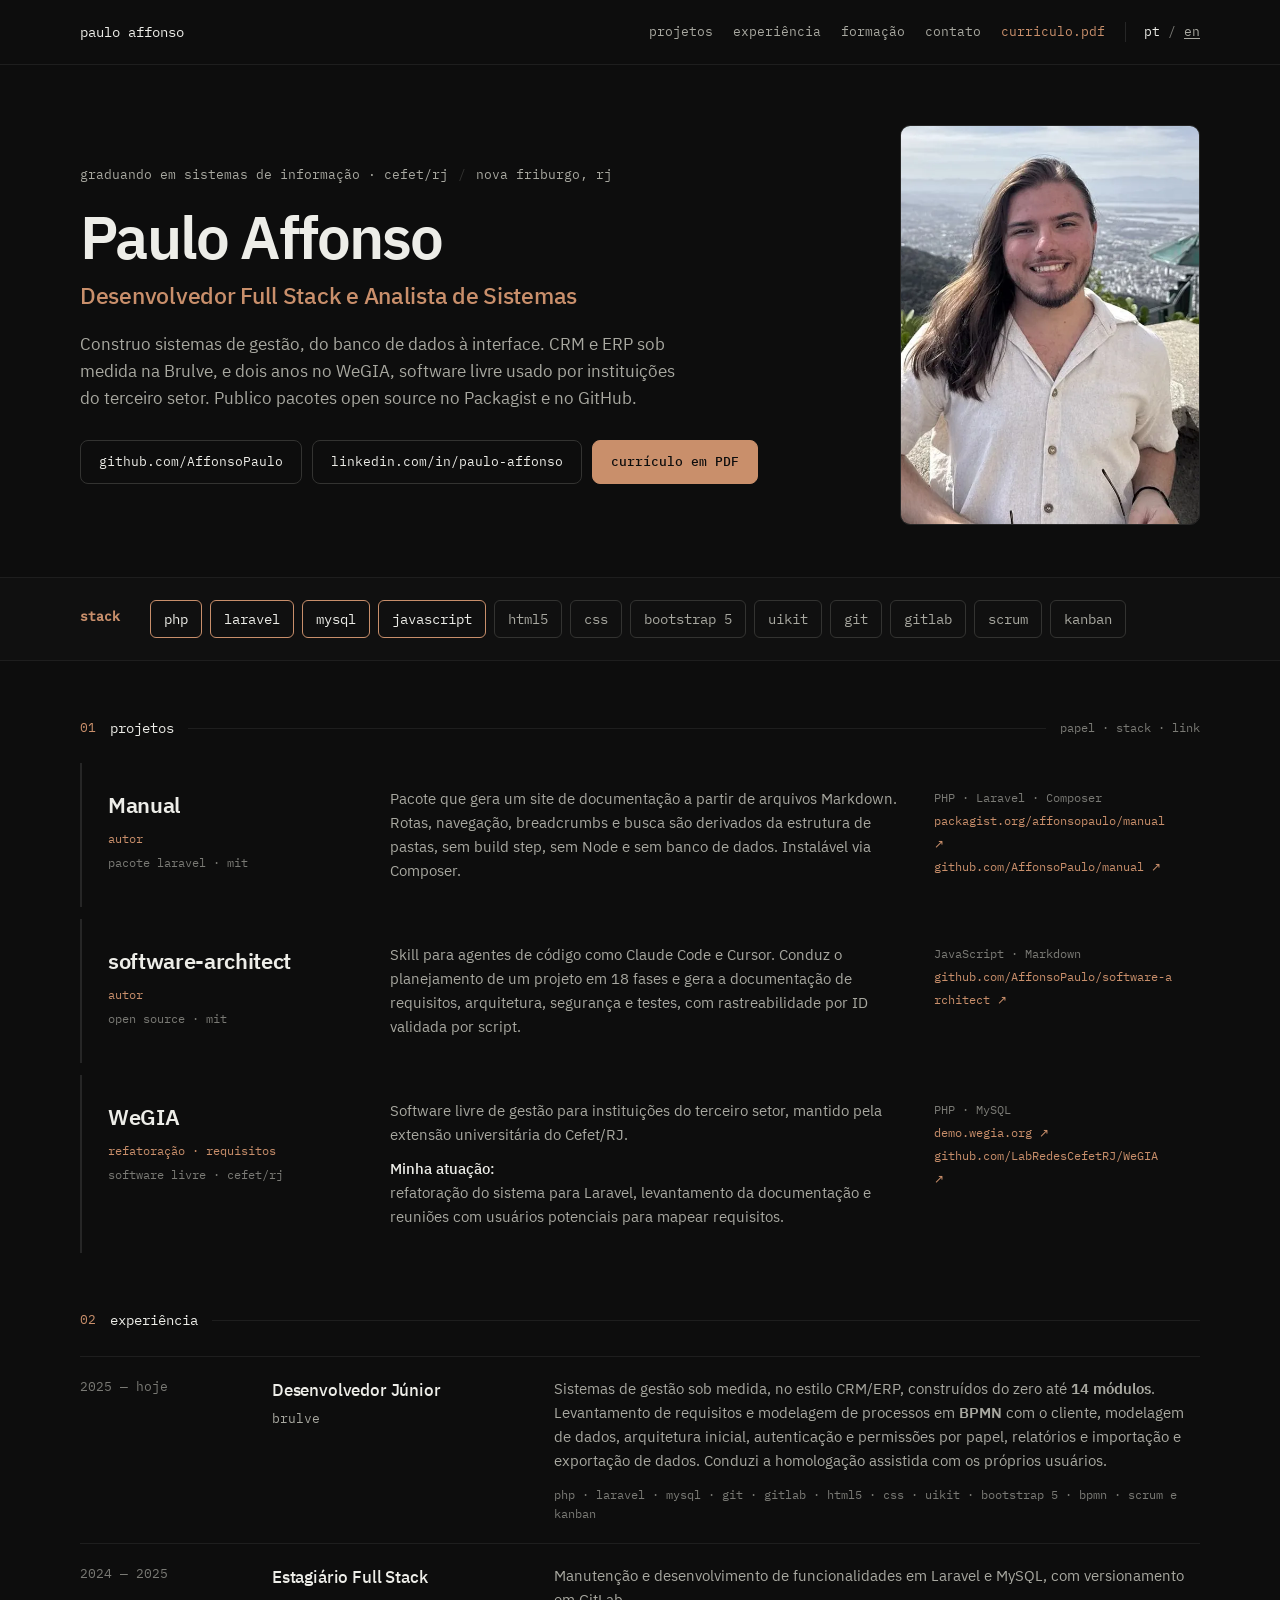
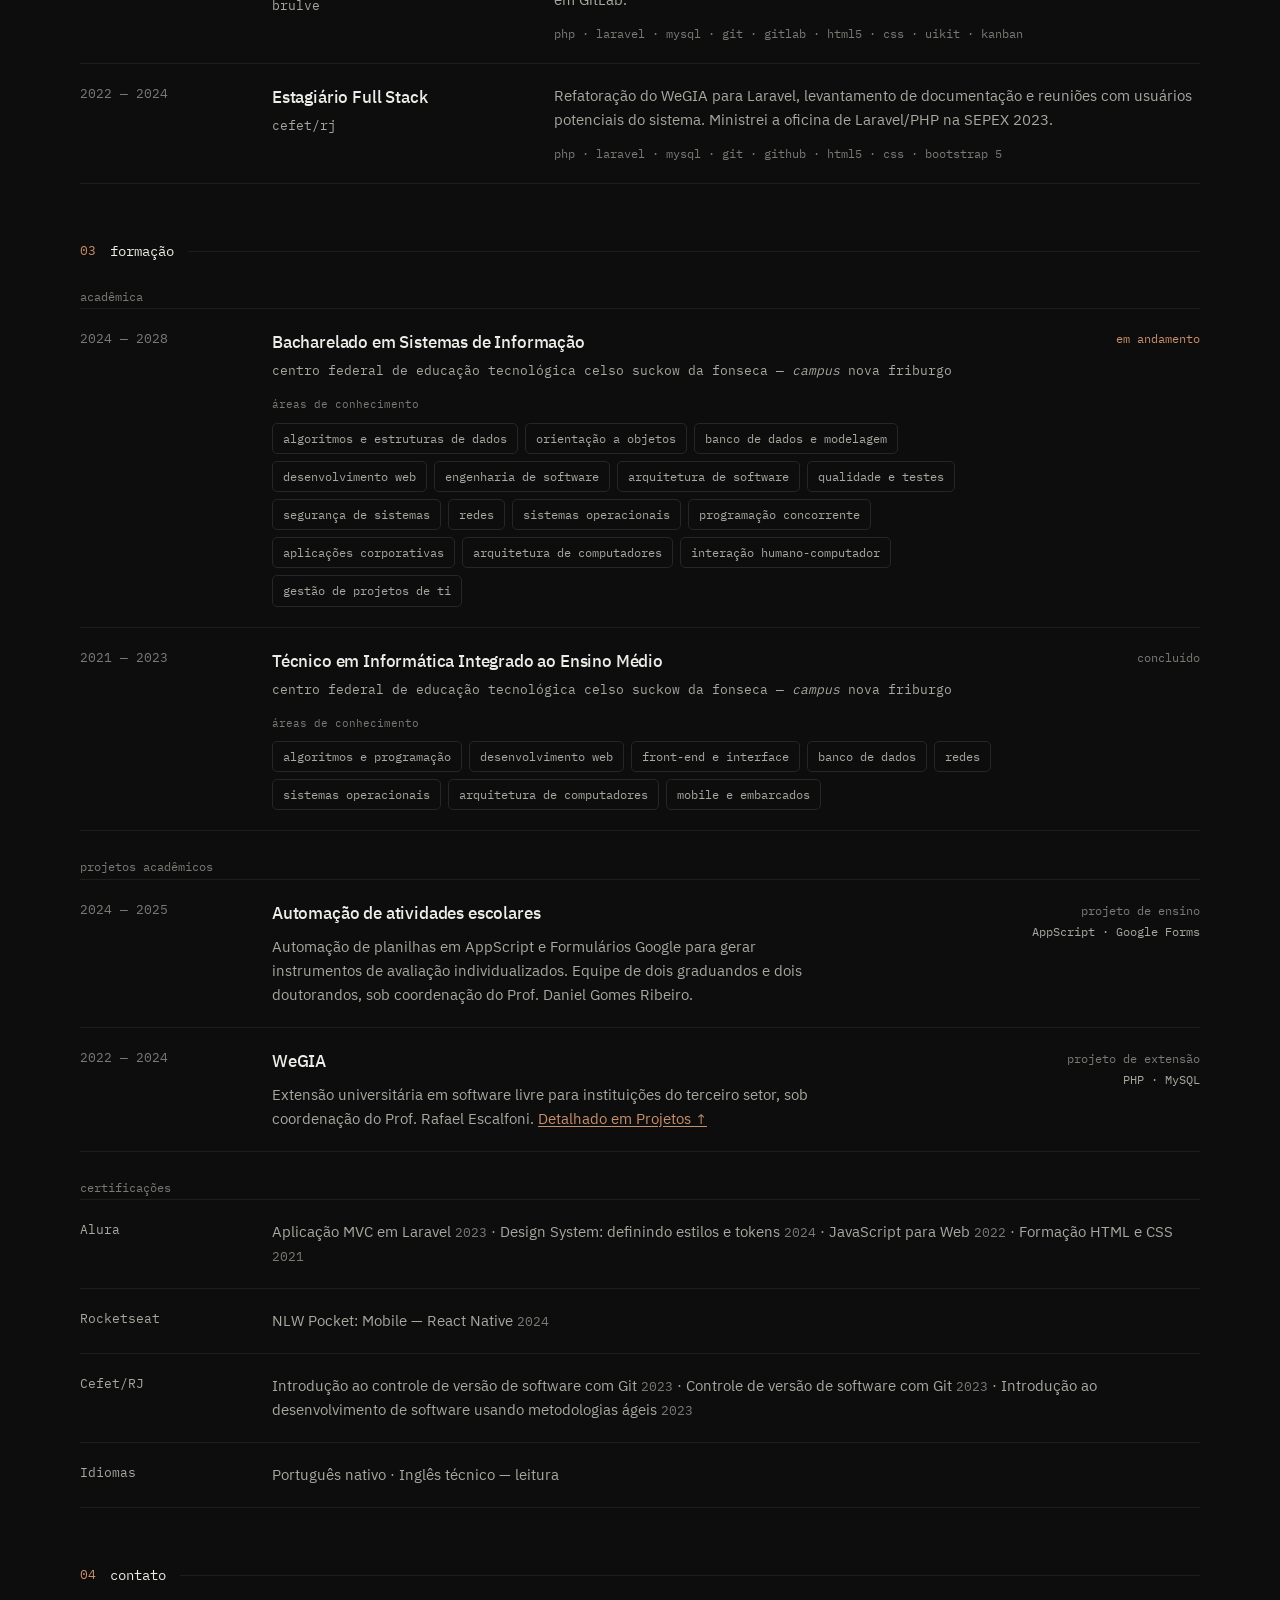
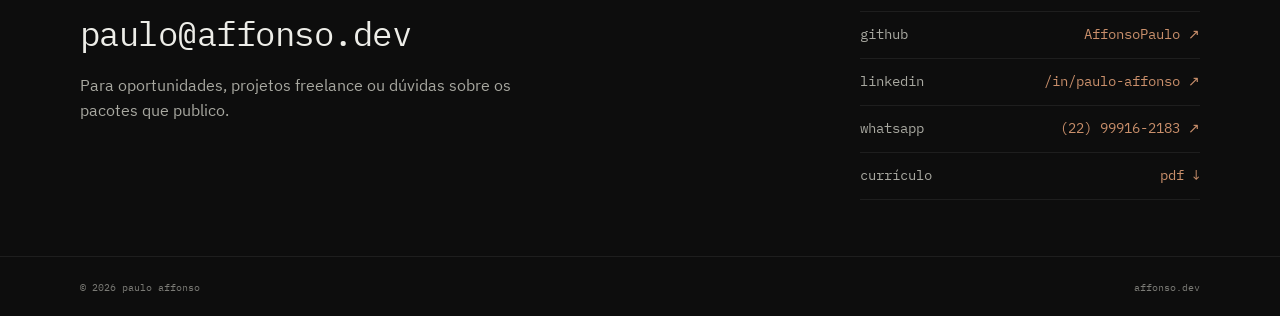
==== commit 4813bf99: "fix(assets): torna o favicon.ico transparente e adiciona cópia na raiz" ====
--- a/index.html
+++ b/index.html
@@ -36,7 +36,7 @@
     <meta name="twitter:creator" content="@affonsopaulo_" />
 
     <link rel="icon" href="assets/favicon.svg" type="image/svg+xml" />
-    <link rel="icon" href="assets/favicon.ico" sizes="48x48" />
+    <link rel="icon" href="assets/favicon.ico" sizes="16x16 32x32" />
     <link rel="apple-touch-icon" href="assets/apple-touch-icon.png" />
     <meta name="theme-color" content="#0D0D0D" />
 
--- a/assets/css/layout.css
+++ b/assets/css/layout.css
@@ -57,6 +57,8 @@
 }
 .lang-switch__link {
   color: var(--body);
+  text-decoration: underline;
+  text-underline-offset: 2px;
 }
 .lang-switch__link:hover {
   color: var(--ink);
@@ -108,6 +110,11 @@
   letter-spacing: -0.012em;
   color: var(--accent);
   line-height: 1.3;
+}
+
+.hero__bio a {
+  text-decoration: underline;
+  text-underline-offset: 2px;
 }
 
 .hero__bio {
--- a/assets/css/components.css
+++ b/assets/css/components.css
@@ -235,6 +235,13 @@
   font-size: 15px;
   line-height: 1.6;
 }
+
+.entry__summary a,
+.project__summary a,
+.contact__note a {
+  text-decoration: underline;
+  text-underline-offset: 2px;
+}
 .entry__summary--indented {
   margin-top: 8px;
   max-width: 62ch;
